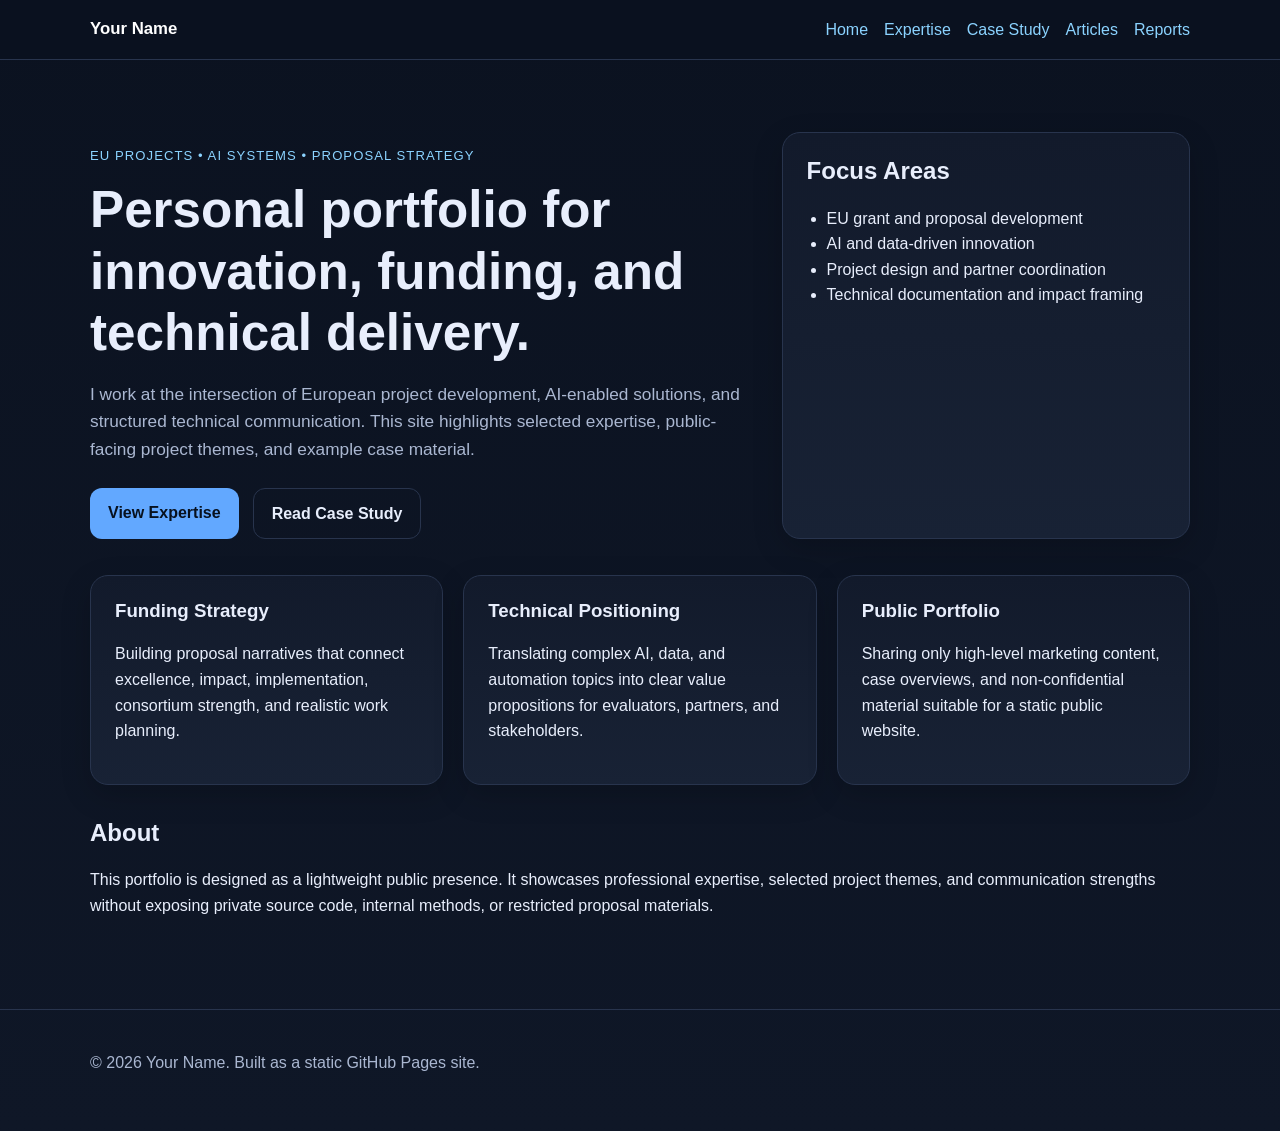
==== index.html @ 00128e0d "first commit" ====
<!DOCTYPE html>
<html lang="en">
<head>
  <meta charset="UTF-8" />
  <meta name="viewport" content="width=device-width, initial-scale=1.0" />
  <title>Your Name | EU Innovation & AI Portfolio</title>
  <meta name="description" content="Personal portfolio focused on EU proposal development, AI-enabled innovation, and technical project strategy." />
  <link rel="stylesheet" href="styles.css" />
</head>
<body>
  <header class="site-header">
    <div class="container nav">
      <a class="brand" href="index.html">Your Name</a>
      <nav>
        <a href="index.html">Home</a>
        <a href="expertise.html">Expertise</a>
        <a href="case-study.html">Case Study</a>
        <a href="articles/index.html">Articles</a>
        <a href="reports/index.html">Reports</a>
      </nav>
    </div>
  </header>

  <main>
    <section class="hero container">
      <div>
        <p class="eyebrow">EU Projects • AI Systems • Proposal Strategy</p>
        <h1>Personal portfolio for innovation, funding, and technical delivery.</h1>
        <p class="lead">
          I work at the intersection of European project development, AI-enabled solutions,
          and structured technical communication. This site highlights selected expertise,
          public-facing project themes, and example case material.
        </p>
        <div class="cta-row">
          <a class="button" href="expertise.html">View Expertise</a>
          <a class="button button-secondary" href="case-study.html">Read Case Study</a>
        </div>
      </div>
      <div class="card">
        <h2>Focus Areas</h2>
        <ul>
          <li>EU grant and proposal development</li>
          <li>AI and data-driven innovation</li>
          <li>Project design and partner coordination</li>
          <li>Technical documentation and impact framing</li>
        </ul>
      </div>
    </section>

    <section class="container grid-3">
      <article class="card">
        <h3>Funding Strategy</h3>
        <p>
          Building proposal narratives that connect excellence, impact, implementation,
          consortium strength, and realistic work planning.
        </p>
      </article>
      <article class="card">
        <h3>Technical Positioning</h3>
        <p>
          Translating complex AI, data, and automation topics into clear value propositions
          for evaluators, partners, and stakeholders.
        </p>
      </article>
      <article class="card">
        <h3>Public Portfolio</h3>
        <p>
          Sharing only high-level marketing content, case overviews, and non-confidential
          material suitable for a static public website.
        </p>
      </article>
    </section>

    <section class="container section">
      <h2>About</h2>
      <p>
        This portfolio is designed as a lightweight public presence. It showcases professional
        expertise, selected project themes, and communication strengths without exposing private
        source code, internal methods, or restricted proposal materials.
      </p>
    </section>
  </main>

  <footer class="site-footer">
    <div class="container">
      <p>© 2026 Your Name. Built as a static GitHub Pages site.</p>
    </div>
  </footer>
</body>
</html>
---- styles.css ----
:root {
  --bg: #0b1220;
  --panel: #121a2b;
  --panel-2: #182235;
  --text: #e8eefc;
  --muted: #aab7d1;
  --line: #28344d;
  --accent: #62a8ff;
  --accent-2: #8bd3ff;
  --max: 1100px;
  --radius: 18px;
}

* { box-sizing: border-box; }

html { scroll-behavior: smooth; }

body {
  margin: 0;
  font-family: Inter, Arial, Helvetica, sans-serif;
  background: linear-gradient(180deg, #0b1220 0%, #0f1727 100%);
  color: var(--text);
  line-height: 1.6;
}

a {
  color: var(--accent-2);
  text-decoration: none;
}

a:hover { text-decoration: underline; }

.container {
  width: min(92%, var(--max));
  margin: 0 auto;
}

.site-header {
  position: sticky;
  top: 0;
  backdrop-filter: blur(10px);
  background: rgba(11, 18, 32, 0.85);
  border-bottom: 1px solid var(--line);
}

.nav {
  display: flex;
  justify-content: space-between;
  align-items: center;
  padding: 16px 0;
  gap: 20px;
  flex-wrap: wrap;
}

.nav nav {
  display: flex;
  gap: 16px;
  flex-wrap: wrap;
}

.brand {
  font-weight: 700;
  font-size: 1.05rem;
  color: white;
}

.hero {
  padding: 72px 0 36px;
  display: grid;
  grid-template-columns: 1.3fr 0.8fr;
  gap: 28px;
}

.eyebrow {
  color: var(--accent-2);
  text-transform: uppercase;
  letter-spacing: 0.08em;
  font-size: 0.82rem;
}

h1, h2, h3 {
  line-height: 1.2;
  margin-top: 0;
}

h1 {
  font-size: clamp(2rem, 4vw, 3.6rem);
  margin-bottom: 16px;
}

.lead {
  font-size: 1.08rem;
  color: var(--muted);
  max-width: 720px;
}

.section { padding: 34px 0; }

.grid-2, .grid-3 {
  display: grid;
  gap: 20px;
}

.grid-2 { grid-template-columns: repeat(2, minmax(0, 1fr)); }
.grid-3 { grid-template-columns: repeat(3, minmax(0, 1fr)); }

.card {
  background: linear-gradient(180deg, var(--panel) 0%, var(--panel-2) 100%);
  border: 1px solid var(--line);
  border-radius: var(--radius);
  padding: 24px;
  box-shadow: 0 10px 30px rgba(0,0,0,0.18);
}

.cta-row {
  display: flex;
  gap: 14px;
  margin-top: 24px;
  flex-wrap: wrap;
}

.button {
  display: inline-block;
  background: var(--accent);
  color: #07111f;
  padding: 12px 18px;
  border-radius: 12px;
  font-weight: 700;
}

.button:hover { text-decoration: none; opacity: 0.95; }

.button-secondary {
  background: transparent;
  color: var(--text);
  border: 1px solid var(--line);
}

ul {
  padding-left: 20px;
}

.site-footer {
  border-top: 1px solid var(--line);
  margin-top: 40px;
  padding: 24px 0 40px;
  color: var(--muted);
}

@media (max-width: 860px) {
  .hero, .grid-2, .grid-3 {
    grid-template-columns: 1fr;
  }
}
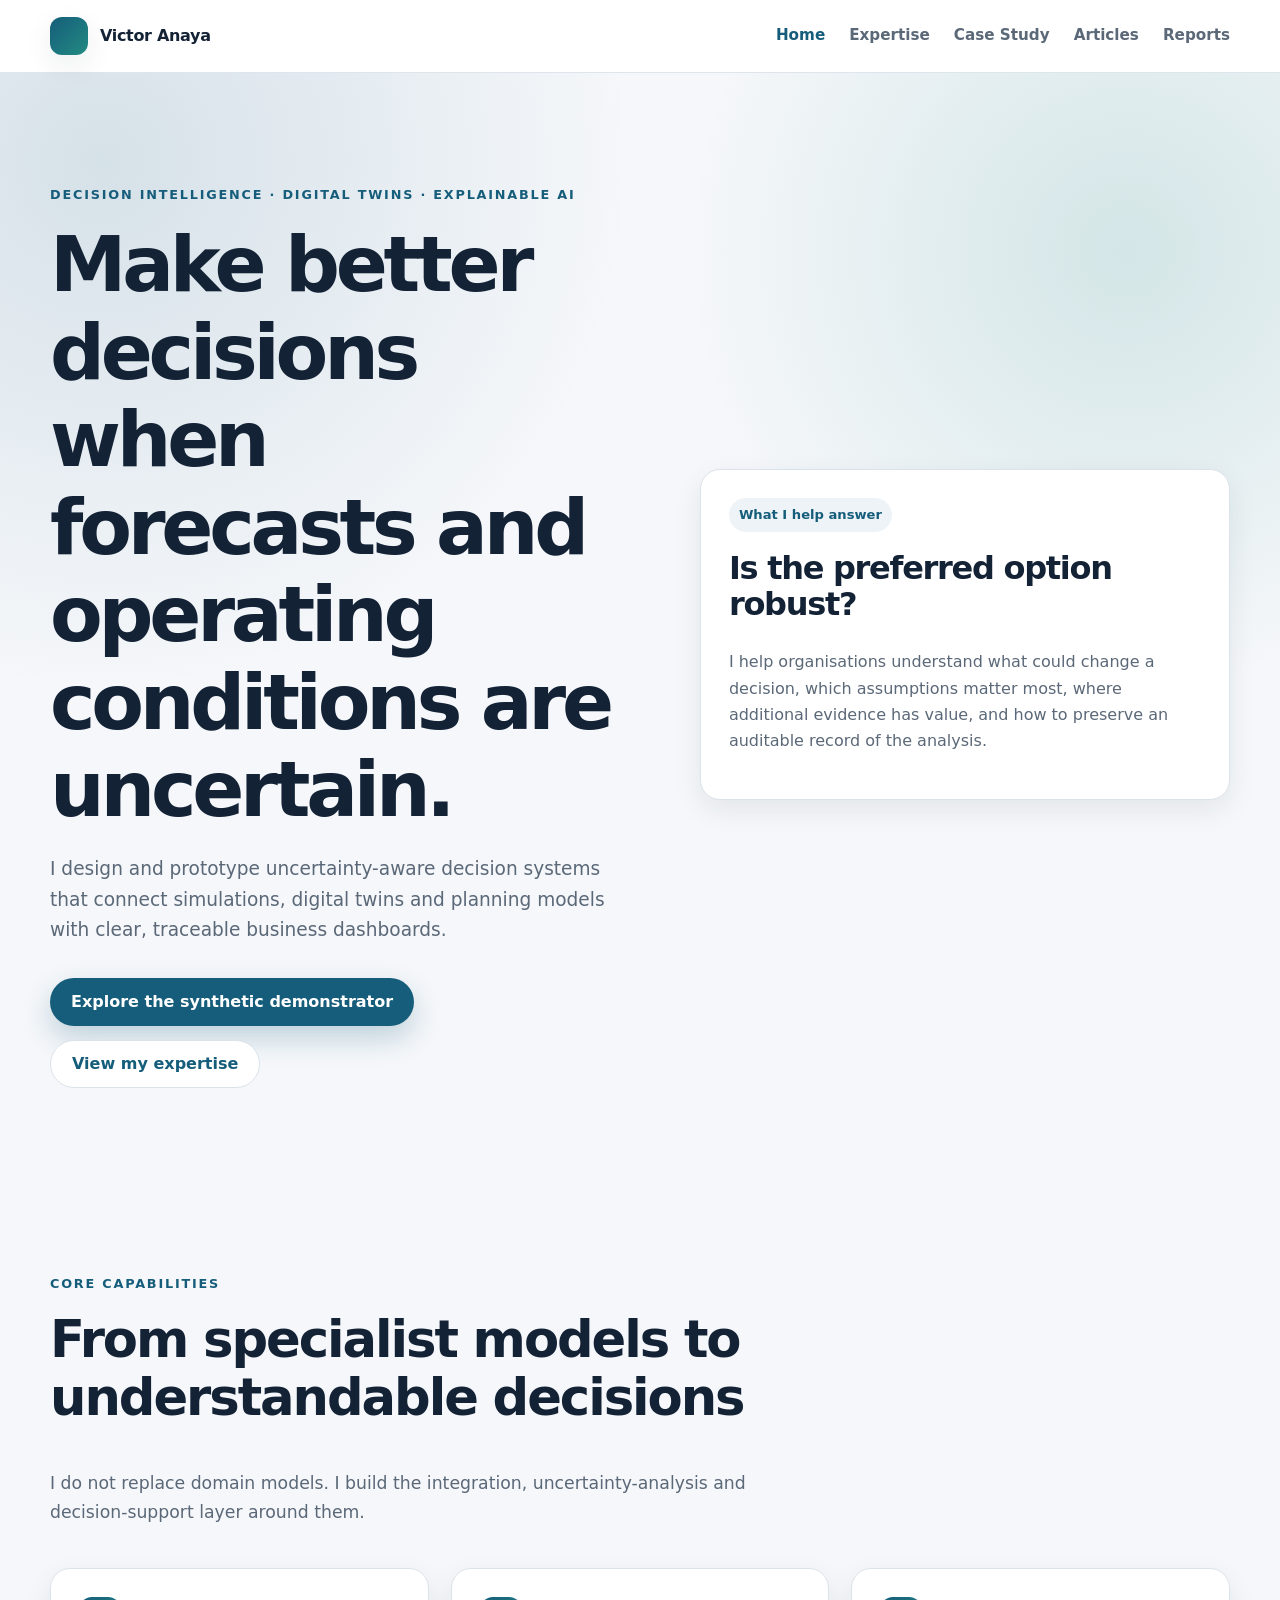
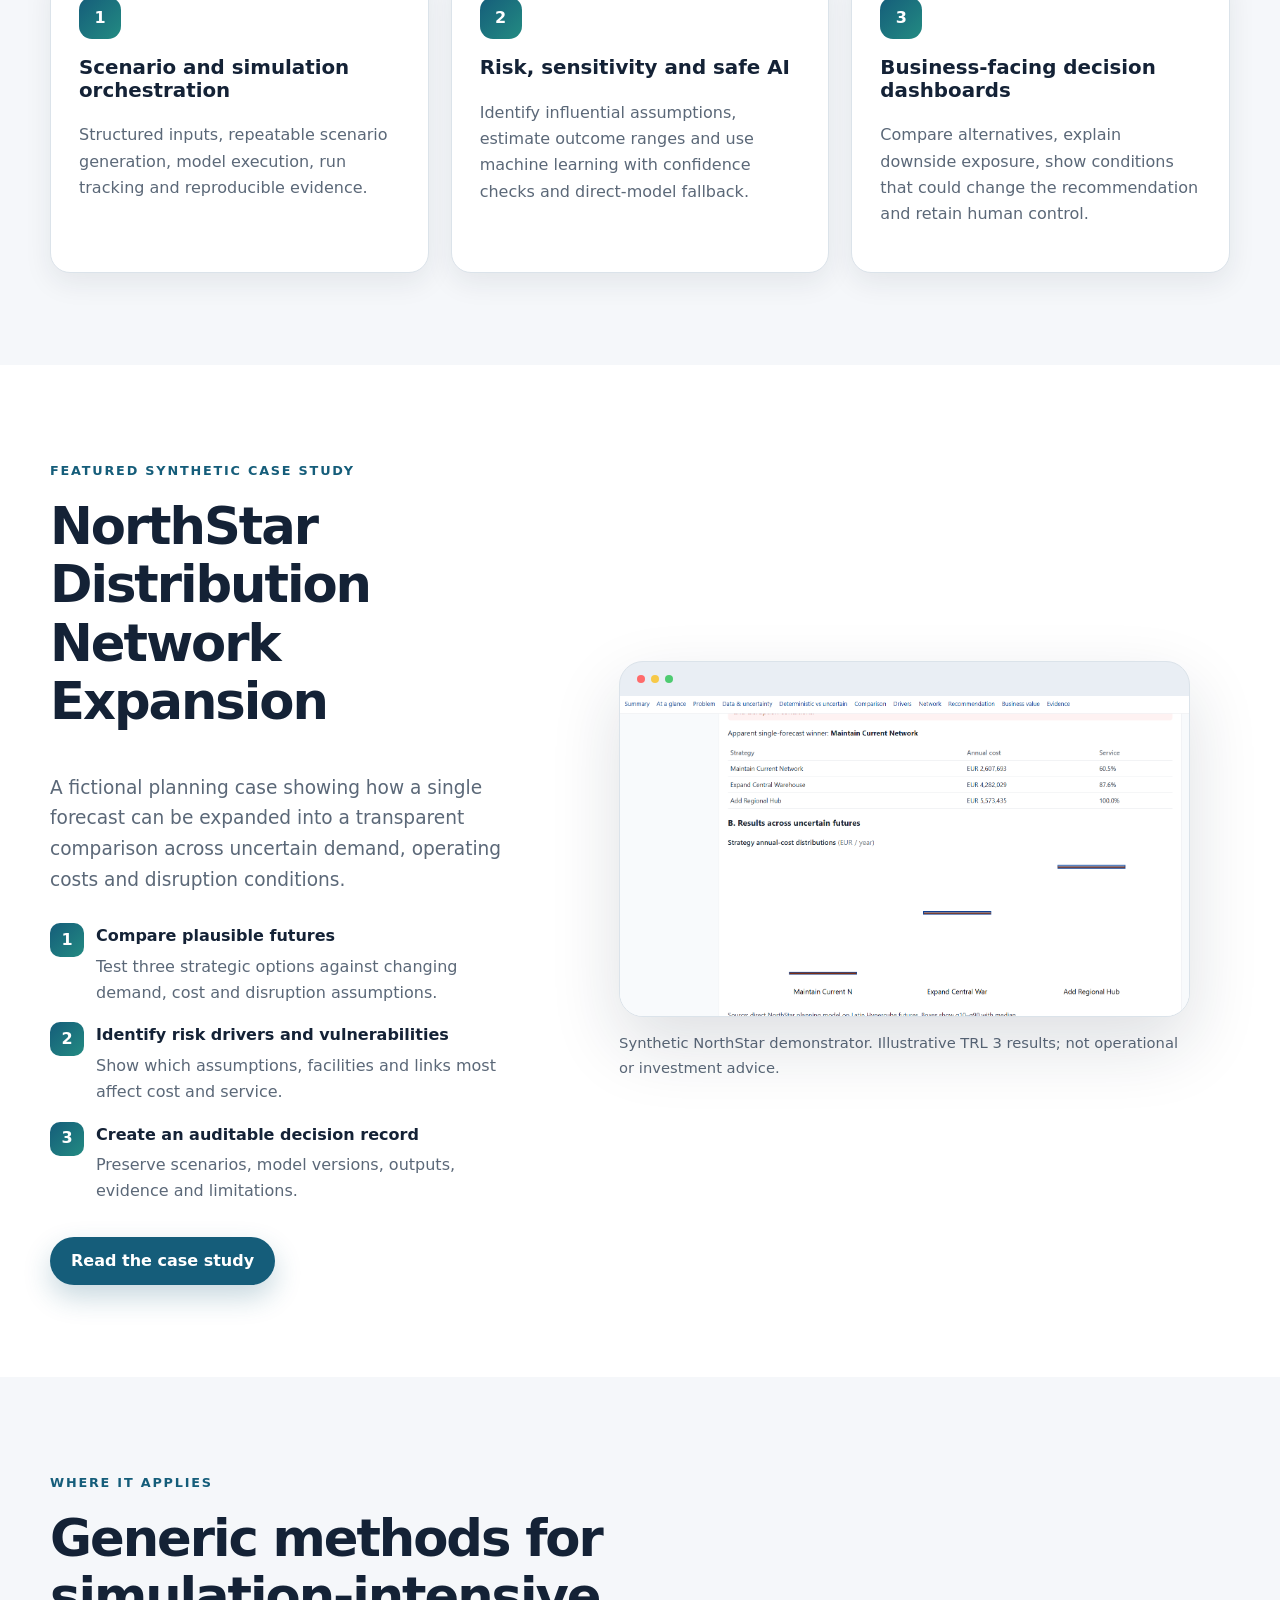
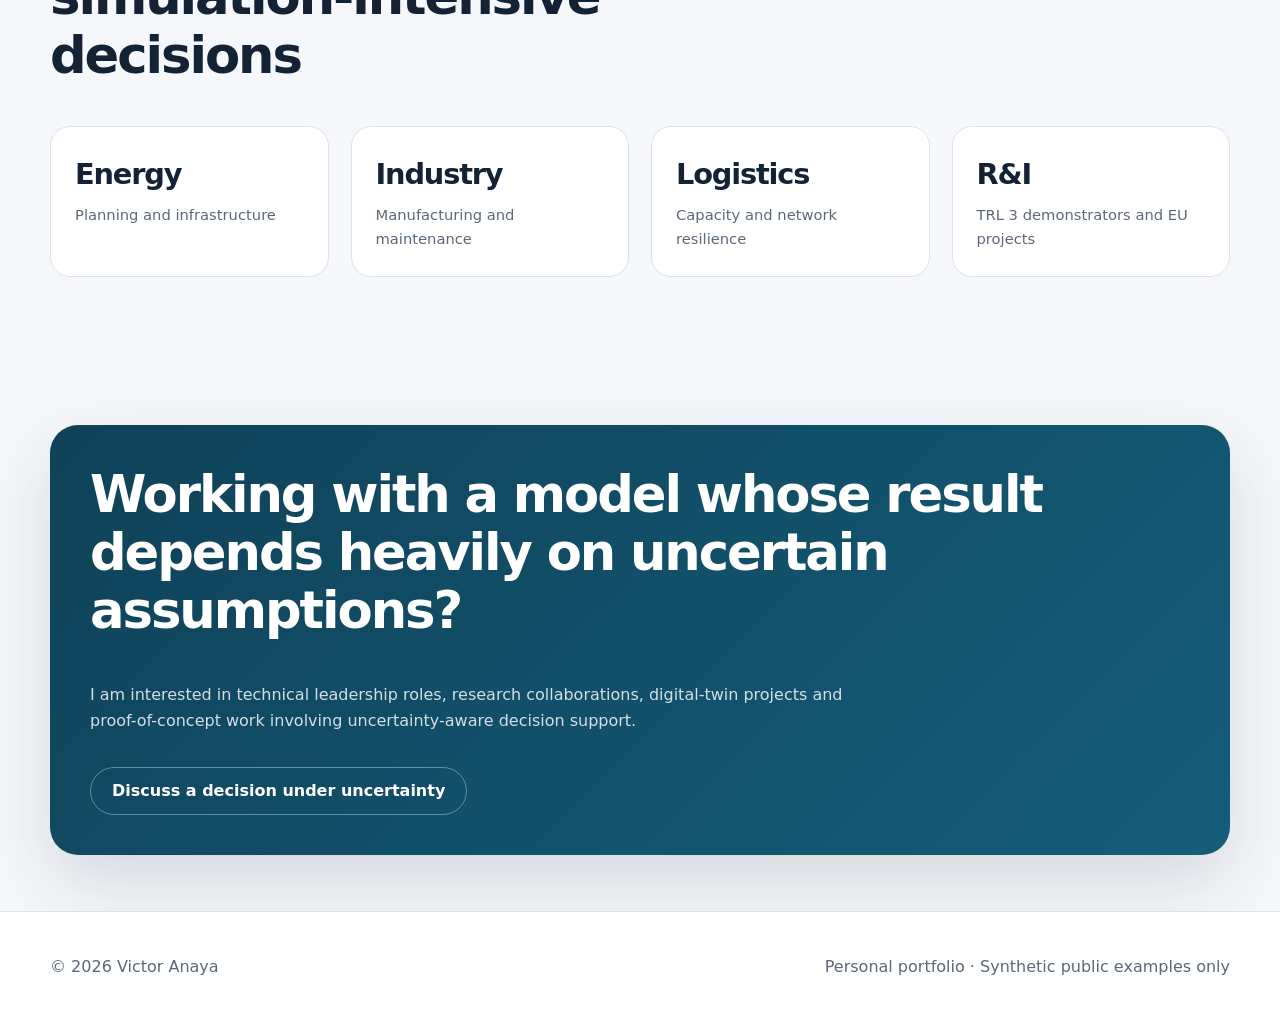
==== commit ff952fbf: "updated portfolio" ====
--- a/index.html
+++ b/index.html
@@ -3,16 +3,16 @@
 <head>
   <meta charset="UTF-8" />
   <meta name="viewport" content="width=device-width, initial-scale=1.0" />
-  <title>Your Name | EU Innovation & AI Portfolio</title>
-  <meta name="description" content="Personal portfolio focused on EU proposal development, AI-enabled innovation, and technical project strategy." />
+  <title>Victor Anaya | Uncertainty-Aware Decision Support</title>
+  <meta name="description" content="I design uncertainty-aware decision systems that connect simulations, digital twins and business dashboards." />
   <link rel="stylesheet" href="styles.css" />
 </head>
 <body>
   <header class="site-header">
     <div class="container nav">
-      <a class="brand" href="index.html">Your Name</a>
-      <nav>
-        <a href="index.html">Home</a>
+      <a class="brand" href="index.html"><span class="brand-mark" aria-hidden="true"></span>Victor Anaya</a>
+      <nav aria-label="Primary navigation">
+        <a href="index.html" aria-current="page">Home</a>
         <a href="expertise.html">Expertise</a>
         <a href="case-study.html">Case Study</a>
         <a href="articles/index.html">Articles</a>
@@ -22,69 +22,83 @@
   </header>
 
   <main>
-    <section class="hero container">
-      <div>
-        <p class="eyebrow">EU Projects • AI Systems • Proposal Strategy</p>
-        <h1>Personal portfolio for innovation, funding, and technical delivery.</h1>
-        <p class="lead">
-          I work at the intersection of European project development, AI-enabled solutions,
-          and structured technical communication. This site highlights selected expertise,
-          public-facing project themes, and example case material.
-        </p>
-        <div class="cta-row">
-          <a class="button" href="expertise.html">View Expertise</a>
-          <a class="button button-secondary" href="case-study.html">Read Case Study</a>
+    <section class="hero">
+      <div class="container hero-grid">
+        <div>
+          <span class="eyebrow">Decision intelligence · Digital twins · Explainable AI</span>
+          <h1>Make better decisions when forecasts and operating conditions are uncertain.</h1>
+          <p class="lead">I design and prototype uncertainty-aware decision systems that connect simulations, digital twins and planning models with clear, traceable business dashboards.</p>
+          <div class="hero-actions">
+            <a class="button button-primary" href="case-study.html">Explore the synthetic demonstrator</a>
+            <a class="button button-secondary" href="expertise.html">View my expertise</a>
+          </div>
         </div>
-      </div>
-      <div class="card">
-        <h2>Focus Areas</h2>
-        <ul>
-          <li>EU grant and proposal development</li>
-          <li>AI and data-driven innovation</li>
-          <li>Project design and partner coordination</li>
-          <li>Technical documentation and impact framing</li>
-        </ul>
+        <div class="card">
+          <span class="tag">What I help answer</span>
+          <h2 style="font-size:2rem; margin-top:18px;">Is the preferred option robust?</h2>
+          <p class="muted">I help organisations understand what could change a decision, which assumptions matter most, where additional evidence has value, and how to preserve an auditable record of the analysis.</p>
+        </div>
       </div>
     </section>
 
-    <section class="container grid-3">
-      <article class="card">
-        <h3>Funding Strategy</h3>
-        <p>
-          Building proposal narratives that connect excellence, impact, implementation,
-          consortium strength, and realistic work planning.
-        </p>
-      </article>
-      <article class="card">
-        <h3>Technical Positioning</h3>
-        <p>
-          Translating complex AI, data, and automation topics into clear value propositions
-          for evaluators, partners, and stakeholders.
-        </p>
-      </article>
-      <article class="card">
-        <h3>Public Portfolio</h3>
-        <p>
-          Sharing only high-level marketing content, case overviews, and non-confidential
-          material suitable for a static public website.
-        </p>
-      </article>
+    <section class="section">
+      <div class="container">
+        <div class="section-heading">
+          <span class="eyebrow">Core capabilities</span>
+          <h2>From specialist models to understandable decisions</h2>
+          <p>I do not replace domain models. I build the integration, uncertainty-analysis and decision-support layer around them.</p>
+        </div>
+        <div class="grid-3">
+          <article class="card"><div class="card-icon">1</div><h3>Scenario and simulation orchestration</h3><p>Structured inputs, repeatable scenario generation, model execution, run tracking and reproducible evidence.</p></article>
+          <article class="card"><div class="card-icon">2</div><h3>Risk, sensitivity and safe AI</h3><p>Identify influential assumptions, estimate outcome ranges and use machine learning with confidence checks and direct-model fallback.</p></article>
+          <article class="card"><div class="card-icon">3</div><h3>Business-facing decision dashboards</h3><p>Compare alternatives, explain downside exposure, show conditions that could change the recommendation and retain human control.</p></article>
+        </div>
+      </div>
     </section>
 
-    <section class="container section">
-      <h2>About</h2>
-      <p>
-        This portfolio is designed as a lightweight public presence. It showcases professional
-        expertise, selected project themes, and communication strengths without exposing private
-        source code, internal methods, or restricted proposal materials.
-      </p>
+    <section class="section section-white">
+      <div class="container case-study-grid">
+        <div>
+          <span class="eyebrow">Featured synthetic case study</span>
+          <h2>NorthStar Distribution Network Expansion</h2>
+          <p class="lead">A fictional planning case showing how a single forecast can be expanded into a transparent comparison across uncertain demand, operating costs and disruption conditions.</p>
+          <div class="feature-list">
+            <div class="feature-item"><span class="feature-icon">1</span><div><strong>Compare plausible futures</strong><p>Test three strategic options against changing demand, cost and disruption assumptions.</p></div></div>
+            <div class="feature-item"><span class="feature-icon">2</span><div><strong>Identify risk drivers and vulnerabilities</strong><p>Show which assumptions, facilities and links most affect cost and service.</p></div></div>
+            <div class="feature-item"><span class="feature-icon">3</span><div><strong>Create an auditable decision record</strong><p>Preserve scenarios, model versions, outputs, evidence and limitations.</p></div></div>
+          </div>
+          <div class="cta-row"><a class="button button-primary" href="case-study.html">Read the case study</a></div>
+        </div>
+        <figure>
+          <div class="dashboard-preview">
+            <img src="assets/images/uncertainty-engine-dashboard.png" alt="Decision dashboard comparing three distribution strategies under uncertainty" />
+          </div>
+          <figcaption class="dashboard-caption">Synthetic NorthStar demonstrator. Illustrative TRL 3 results; not operational or investment advice.</figcaption>
+        </figure>
+      </div>
+    </section>
+
+    <section class="section">
+      <div class="container">
+        <div class="section-heading"><span class="eyebrow">Where it applies</span><h2>Generic methods for simulation-intensive decisions</h2></div>
+        <div class="grid-4">
+          <div class="metric-card"><span class="metric-value">Energy</span><span class="metric-label">Planning and infrastructure</span></div>
+          <div class="metric-card"><span class="metric-value">Industry</span><span class="metric-label">Manufacturing and maintenance</span></div>
+          <div class="metric-card"><span class="metric-value">Logistics</span><span class="metric-label">Capacity and network resilience</span></div>
+          <div class="metric-card"><span class="metric-value">R&amp;I</span><span class="metric-label">TRL 3 demonstrators and EU projects</span></div>
+        </div>
+      </div>
+    </section>
+
+    <section class="section-tight">
+      <div class="container callout">
+        <h2>Working with a model whose result depends heavily on uncertain assumptions?</h2>
+        <p>I am interested in technical leadership roles, research collaborations, digital-twin projects and proof-of-concept work involving uncertainty-aware decision support.</p>
+        <div class="cta-row"><a class="button button-secondary" href="mailto:your-email@example.com">Discuss a decision under uncertainty</a></div>
+      </div>
     </section>
   </main>
 
-  <footer class="site-footer">
-    <div class="container">
-      <p>© 2026 Your Name. Built as a static GitHub Pages site.</p>
-    </div>
-  </footer>
+  <footer class="site-footer"><div class="container footer-grid"><span>© 2026 Victor Anaya</span><span>Personal portfolio · Synthetic public examples only</span></div></footer>
 </body>
-</html>+</html>
--- a/styles.css
+++ b/styles.css
@@ -1,154 +1,177 @@
 :root {
-  --bg: #0b1220;
-  --panel: #121a2b;
-  --panel-2: #182235;
-  --text: #e8eefc;
-  --muted: #aab7d1;
-  --line: #28344d;
-  --accent: #62a8ff;
-  --accent-2: #8bd3ff;
-  --max: 1100px;
-  --radius: 18px;
+  --bg: #f5f7fa;
+  --surface: #ffffff;
+  --surface-soft: #edf3f7;
+  --text: #142236;
+  --muted: #5b6878;
+  --primary: #155d7a;
+  --primary-dark: #0f4258;
+  --accent: #238b82;
+  --border: #dbe3ea;
+  --shadow-sm: 0 10px 28px rgba(20, 34, 54, 0.08);
+  --shadow-lg: 0 28px 70px rgba(20, 34, 54, 0.14);
+  --radius-sm: 12px;
+  --radius-md: 20px;
+  --radius-lg: 28px;
+  --max: 1180px;
 }
 
 * { box-sizing: border-box; }
-
 html { scroll-behavior: smooth; }
-
 body {
   margin: 0;
-  font-family: Inter, Arial, Helvetica, sans-serif;
-  background: linear-gradient(180deg, #0b1220 0%, #0f1727 100%);
+  font-family: Inter, ui-sans-serif, system-ui, -apple-system, BlinkMacSystemFont, "Segoe UI", sans-serif;
   color: var(--text);
-  line-height: 1.6;
+  background: var(--bg);
+  line-height: 1.65;
+  -webkit-font-smoothing: antialiased;
 }
-
-a {
-  color: var(--accent-2);
-  text-decoration: none;
-}
-
-a:hover { text-decoration: underline; }
-
-.container {
-  width: min(92%, var(--max));
-  margin: 0 auto;
-}
+img { display: block; max-width: 100%; }
+a { color: inherit; text-decoration: none; }
+a:hover { color: var(--primary); }
+.container { width: min(calc(100% - 40px), var(--max)); margin-inline: auto; }
 
 .site-header {
   position: sticky;
   top: 0;
-  backdrop-filter: blur(10px);
-  background: rgba(11, 18, 32, 0.85);
-  border-bottom: 1px solid var(--line);
+  z-index: 50;
+  background: rgba(255,255,255,.92);
+  backdrop-filter: blur(16px);
+  border-bottom: 1px solid rgba(219,227,234,.9);
 }
-
 .nav {
+  min-height: 72px;
   display: flex;
   justify-content: space-between;
   align-items: center;
-  padding: 16px 0;
-  gap: 20px;
-  flex-wrap: wrap;
+  gap: 24px;
 }
-
-.nav nav {
-  display: flex;
-  gap: 16px;
-  flex-wrap: wrap;
-}
-
-.brand {
-  font-weight: 700;
-  font-size: 1.05rem;
-  color: white;
+.nav nav { display: flex; gap: 24px; align-items: center; }
+.nav nav a { color: var(--muted); font-size: .95rem; font-weight: 600; }
+.nav nav a:hover, .nav nav a[aria-current="page"] { color: var(--primary); }
+.brand { display: flex; align-items: center; gap: 12px; font-weight: 800; letter-spacing: -.02em; }
+.brand-mark {
+  width: 38px;
+  height: 38px;
+  border-radius: 12px;
+  background: linear-gradient(135deg, var(--primary), var(--accent));
+  box-shadow: var(--shadow-sm);
 }
 
 .hero {
-  padding: 72px 0 36px;
-  display: grid;
-  grid-template-columns: 1.3fr 0.8fr;
-  gap: 28px;
+  padding: 108px 0 90px;
+  background:
+    radial-gradient(circle at 88% 16%, rgba(35,139,130,.16), transparent 30%),
+    radial-gradient(circle at 8% 8%, rgba(21,93,122,.14), transparent 34%);
+}
+.hero-grid { display: grid; grid-template-columns: 1.05fr .95fr; gap: 64px; align-items: center; }
+.eyebrow {
+  display: inline-block;
+  margin-bottom: 16px;
+  color: var(--primary);
+  font-size: .8rem;
+  font-weight: 800;
+  text-transform: uppercase;
+  letter-spacing: .14em;
+}
+h1, h2, h3 { margin-top: 0; line-height: 1.14; }
+h1 { margin-bottom: 20px; font-size: clamp(2.8rem, 6vw, 5rem); letter-spacing: -.055em; }
+h2 { font-size: clamp(2rem, 4vw, 3.35rem); letter-spacing: -.04em; }
+h3 { font-size: 1.24rem; }
+.lead { max-width: 740px; color: var(--muted); font-size: 1.16rem; }
+.hero-actions, .cta-row { display: flex; gap: 14px; flex-wrap: wrap; margin-top: 32px; }
+.button {
+  display: inline-flex;
+  min-height: 48px;
+  align-items: center;
+  justify-content: center;
+  padding: 0 21px;
+  border-radius: 999px;
+  font-weight: 750;
+  transition: transform .18s ease, box-shadow .18s ease, background .18s ease;
+}
+.button:hover { transform: translateY(-2px); }
+.button-primary, .button:not(.button-secondary) { color: #fff; background: var(--primary); box-shadow: 0 12px 28px rgba(21,93,122,.24); }
+.button-primary:hover, .button:not(.button-secondary):hover { color: #fff; background: var(--primary-dark); }
+.button-secondary { color: var(--primary); background: #fff; border: 1px solid var(--border); }
+
+.section { padding: 92px 0; }
+.section-tight { padding: 56px 0; }
+.section-white { background: var(--surface); }
+.section-heading { max-width: 760px; margin-bottom: 42px; }
+.section-heading p { margin-top: 16px; color: var(--muted); font-size: 1.08rem; }
+.grid-2, .grid-3, .grid-4 { display: grid; gap: 22px; }
+.grid-2 { grid-template-columns: repeat(2, minmax(0,1fr)); }
+.grid-3 { grid-template-columns: repeat(3, minmax(0,1fr)); }
+.grid-4 { grid-template-columns: repeat(4, minmax(0,1fr)); }
+.card {
+  padding: 28px;
+  background: var(--surface);
+  border: 1px solid var(--border);
+  border-radius: var(--radius-md);
+  box-shadow: var(--shadow-sm);
+}
+.card p, .muted { color: var(--muted); }
+.card-icon {
+  width: 42px; height: 42px; display: grid; place-items: center; margin-bottom: 18px;
+  color: #fff; background: linear-gradient(135deg, var(--primary), var(--accent)); border-radius: 13px; font-weight: 800;
 }
 
-.eyebrow {
-  color: var(--accent-2);
-  text-transform: uppercase;
-  letter-spacing: 0.08em;
-  font-size: 0.82rem;
+.case-study-grid { display: grid; grid-template-columns: .85fr 1.15fr; gap: 48px; align-items: center; }
+.dashboard-preview {
+  position: relative;
+  display: block;
+  overflow: hidden;
+  padding-top: 34px;
+  background: #e9eef4;
+  border: 1px solid var(--border);
+  border-radius: 24px;
+  box-shadow: var(--shadow-lg);
 }
+.dashboard-preview::before {
+  content: "";
+  position: absolute;
+  top: 13px;
+  left: 17px;
+  width: 8px;
+  height: 8px;
+  border-radius: 50%;
+  background: #ff6b6b;
+  box-shadow: 14px 0 #f7c948, 28px 0 #4ecb71;
+}
+.dashboard-preview img { width: 100%; aspect-ratio: 16/9; object-fit: cover; object-position: top center; background: #fff; }
+.dashboard-caption { margin-top: 14px; color: var(--muted); font-size: .92rem; }
+.feature-list { display: grid; gap: 16px; margin: 28px 0 0; }
+.feature-item { display: grid; grid-template-columns: 34px 1fr; gap: 12px; align-items: start; }
+.feature-icon { display: grid; place-items: center; width: 34px; height: 34px; color: #fff; background: linear-gradient(135deg,var(--primary),var(--accent)); border-radius: 10px; font-weight: 800; }
+.feature-item p { margin: 4px 0 0; color: var(--muted); }
 
-h1, h2, h3 {
-  line-height: 1.2;
-  margin-top: 0;
+.metric-card { padding: 24px; background: var(--surface); border: 1px solid var(--border); border-radius: var(--radius-md); }
+.metric-value { display: block; font-size: 1.8rem; font-weight: 800; letter-spacing: -.04em; }
+.metric-label { display: block; margin-top: 4px; color: var(--muted); font-size: .92rem; }
+
+.callout { padding: 40px; color: #fff; background: linear-gradient(135deg,var(--primary-dark),var(--primary)); border-radius: var(--radius-lg); box-shadow: var(--shadow-lg); }
+.callout p { max-width: 760px; color: rgba(255,255,255,.82); }
+.callout .button-secondary { color: #fff; background: transparent; border-color: rgba(255,255,255,.35); }
+
+.prose { max-width: 820px; }
+.prose h2 { margin-top: 56px; font-size: 2rem; }
+.prose h3 { margin-top: 32px; }
+.prose p, .prose li { color: var(--muted); }
+.notice { padding: 18px 20px; background: #fff8e7; border: 1px solid #f2d28c; border-radius: var(--radius-sm); color: #725116; }
+.tag { display: inline-flex; padding: 6px 10px; border-radius: 999px; background: var(--surface-soft); color: var(--primary); font-size: .82rem; font-weight: 700; }
+
+.site-footer { padding: 42px 0; color: var(--muted); border-top: 1px solid var(--border); background: #fff; }
+.footer-grid { display: flex; justify-content: space-between; gap: 24px; flex-wrap: wrap; }
+
+@media (max-width: 900px) {
+  .hero-grid, .case-study-grid, .grid-3, .grid-4 { grid-template-columns: 1fr; }
+  .grid-2 { grid-template-columns: 1fr; }
+  .nav nav { display: none; }
 }
-
-h1 {
-  font-size: clamp(2rem, 4vw, 3.6rem);
-  margin-bottom: 16px;
+@media (max-width: 620px) {
+  .container { width: min(calc(100% - 24px), var(--max)); }
+  .hero { padding: 78px 0 64px; }
+  .section { padding: 68px 0; }
+  .hero-actions, .cta-row { flex-direction: column; align-items: stretch; }
 }
-
-.lead {
-  font-size: 1.08rem;
-  color: var(--muted);
-  max-width: 720px;
-}
-
-.section { padding: 34px 0; }
-
-.grid-2, .grid-3 {
-  display: grid;
-  gap: 20px;
-}
-
-.grid-2 { grid-template-columns: repeat(2, minmax(0, 1fr)); }
-.grid-3 { grid-template-columns: repeat(3, minmax(0, 1fr)); }
-
-.card {
-  background: linear-gradient(180deg, var(--panel) 0%, var(--panel-2) 100%);
-  border: 1px solid var(--line);
-  border-radius: var(--radius);
-  padding: 24px;
-  box-shadow: 0 10px 30px rgba(0,0,0,0.18);
-}
-
-.cta-row {
-  display: flex;
-  gap: 14px;
-  margin-top: 24px;
-  flex-wrap: wrap;
-}
-
-.button {
-  display: inline-block;
-  background: var(--accent);
-  color: #07111f;
-  padding: 12px 18px;
-  border-radius: 12px;
-  font-weight: 700;
-}
-
-.button:hover { text-decoration: none; opacity: 0.95; }
-
-.button-secondary {
-  background: transparent;
-  color: var(--text);
-  border: 1px solid var(--line);
-}
-
-ul {
-  padding-left: 20px;
-}
-
-.site-footer {
-  border-top: 1px solid var(--line);
-  margin-top: 40px;
-  padding: 24px 0 40px;
-  color: var(--muted);
-}
-
-@media (max-width: 860px) {
-  .hero, .grid-2, .grid-3 {
-    grid-template-columns: 1fr;
-  }
-}
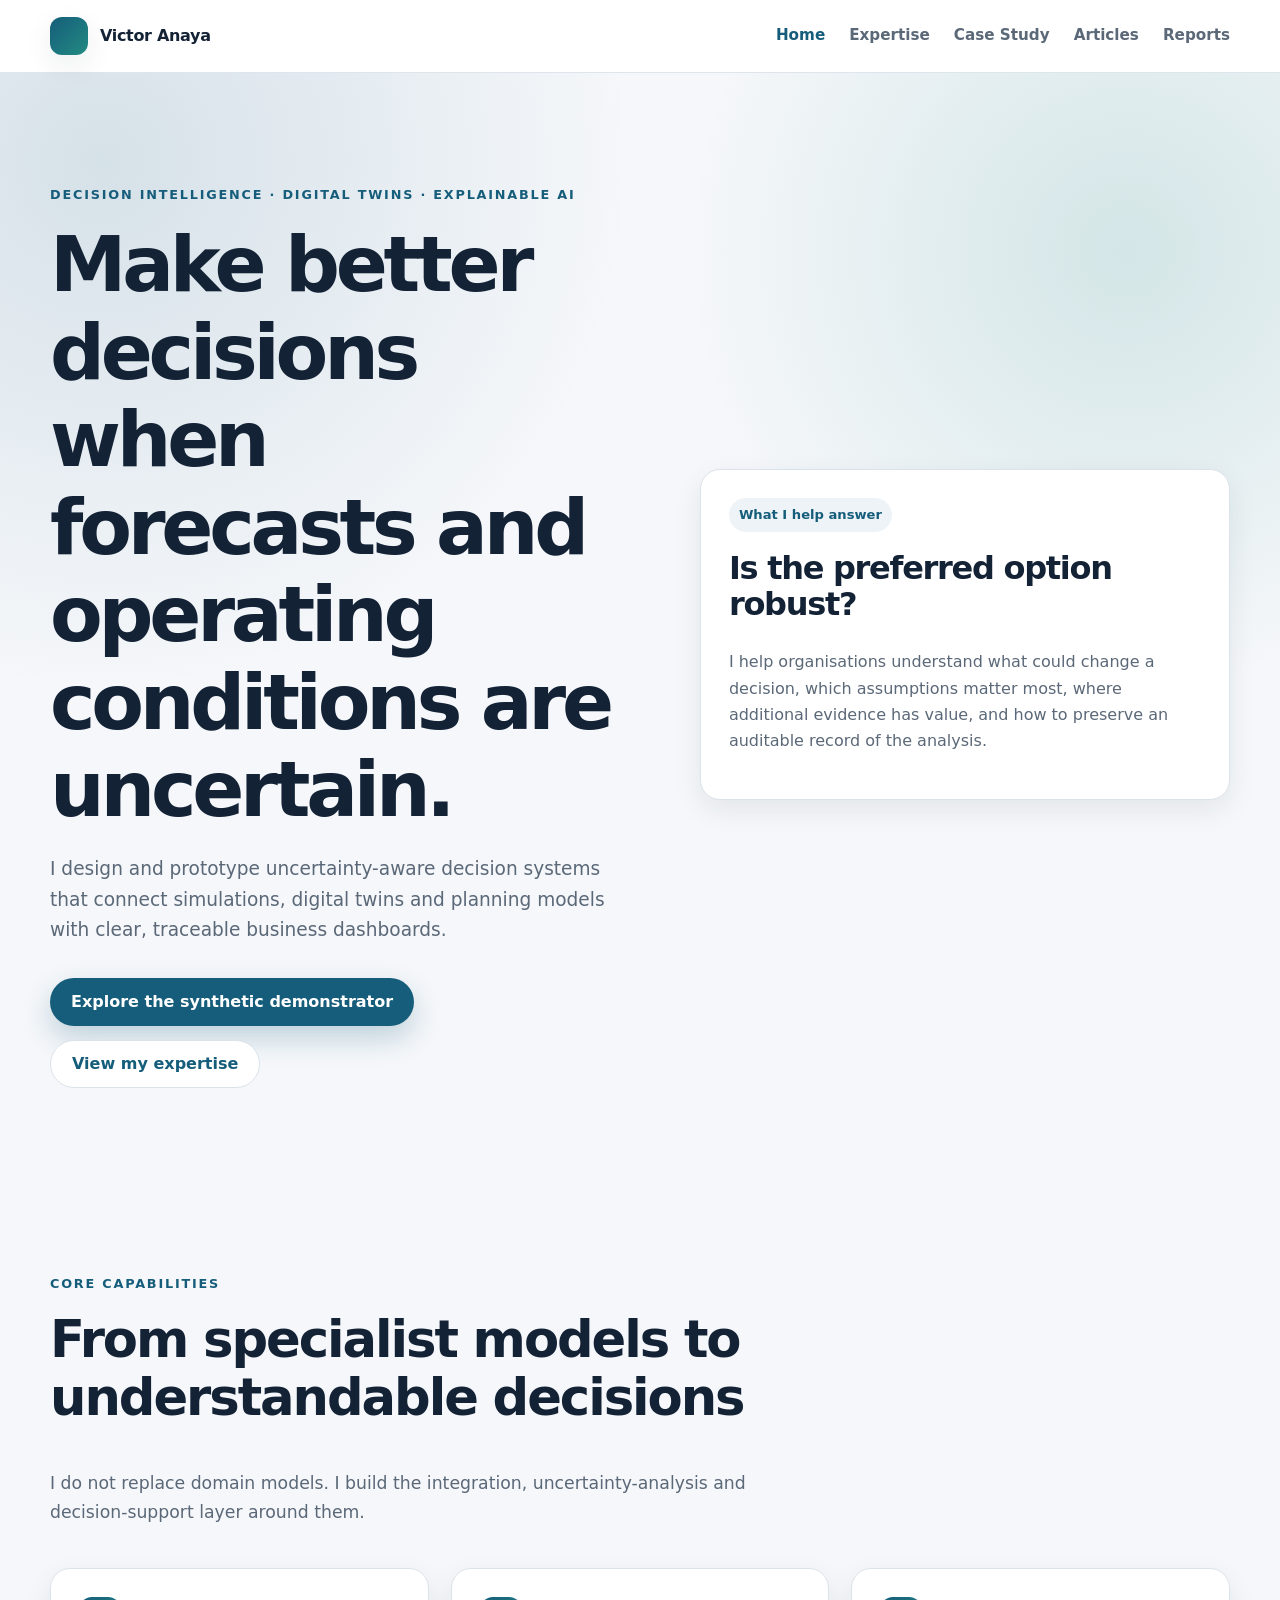
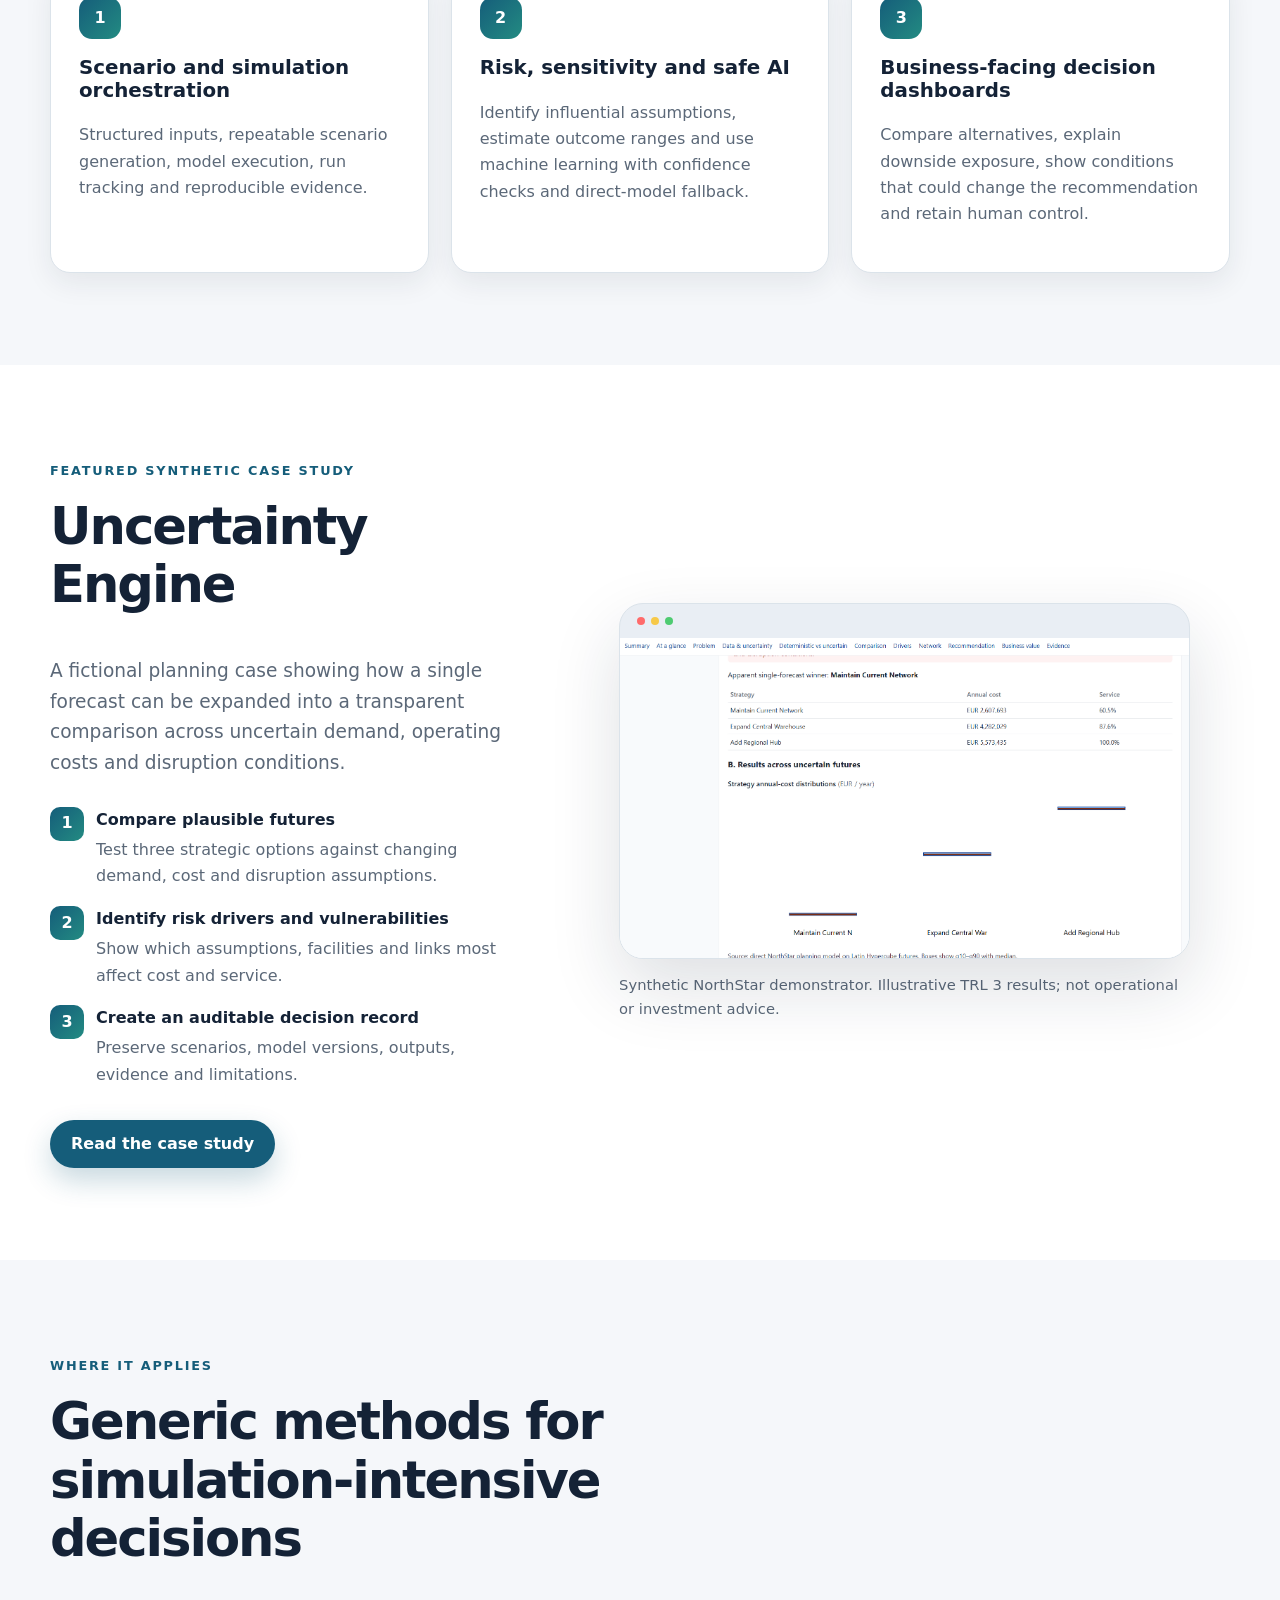
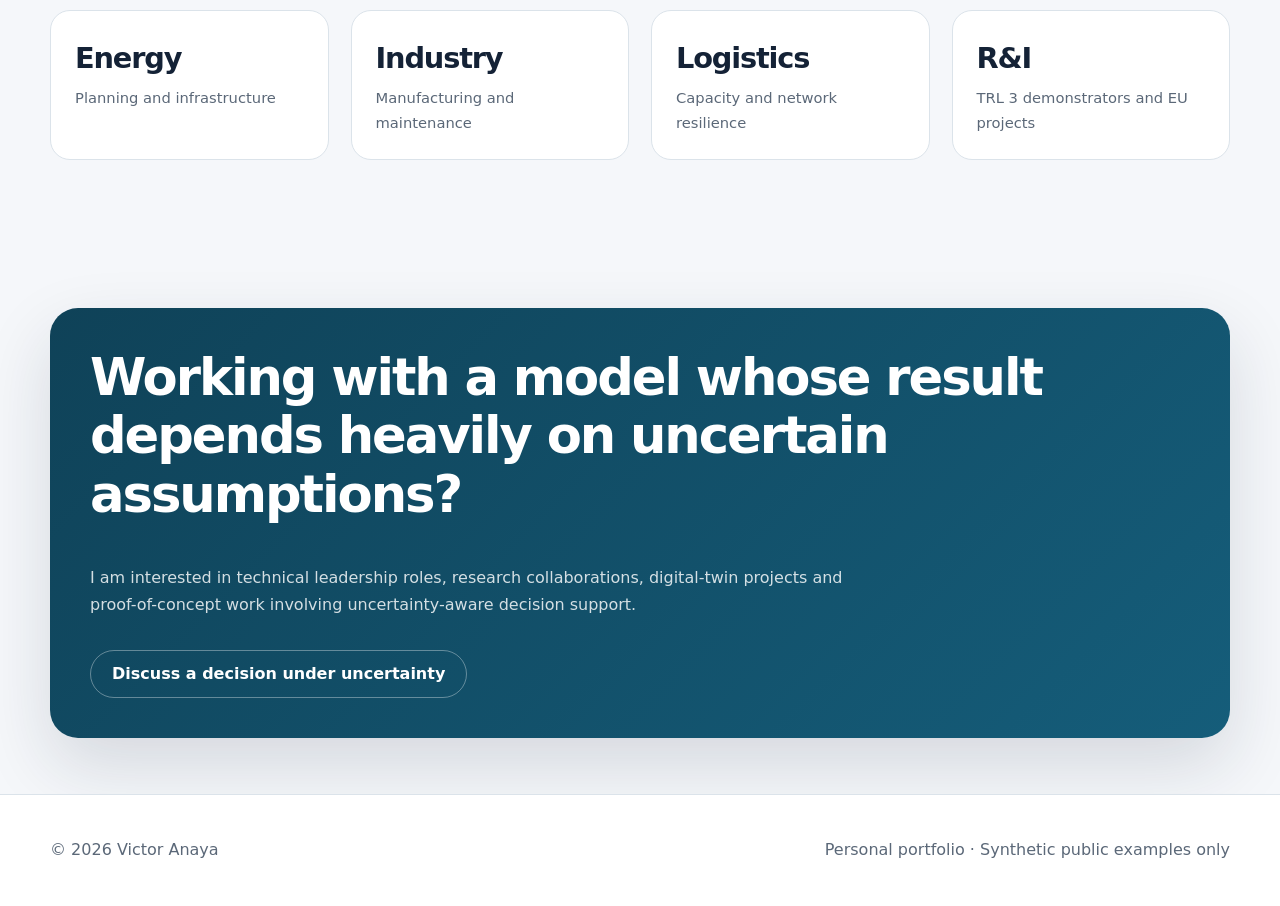
==== commit 2150691c: "updated portfolio" ====
--- a/index.html
+++ b/index.html
@@ -60,7 +60,7 @@
       <div class="container case-study-grid">
         <div>
           <span class="eyebrow">Featured synthetic case study</span>
-          <h2>NorthStar Distribution Network Expansion</h2>
+          <h2>Uncertainty Engine</h2>
           <p class="lead">A fictional planning case showing how a single forecast can be expanded into a transparent comparison across uncertain demand, operating costs and disruption conditions.</p>
           <div class="feature-list">
             <div class="feature-item"><span class="feature-icon">1</span><div><strong>Compare plausible futures</strong><p>Test three strategic options against changing demand, cost and disruption assumptions.</p></div></div>
